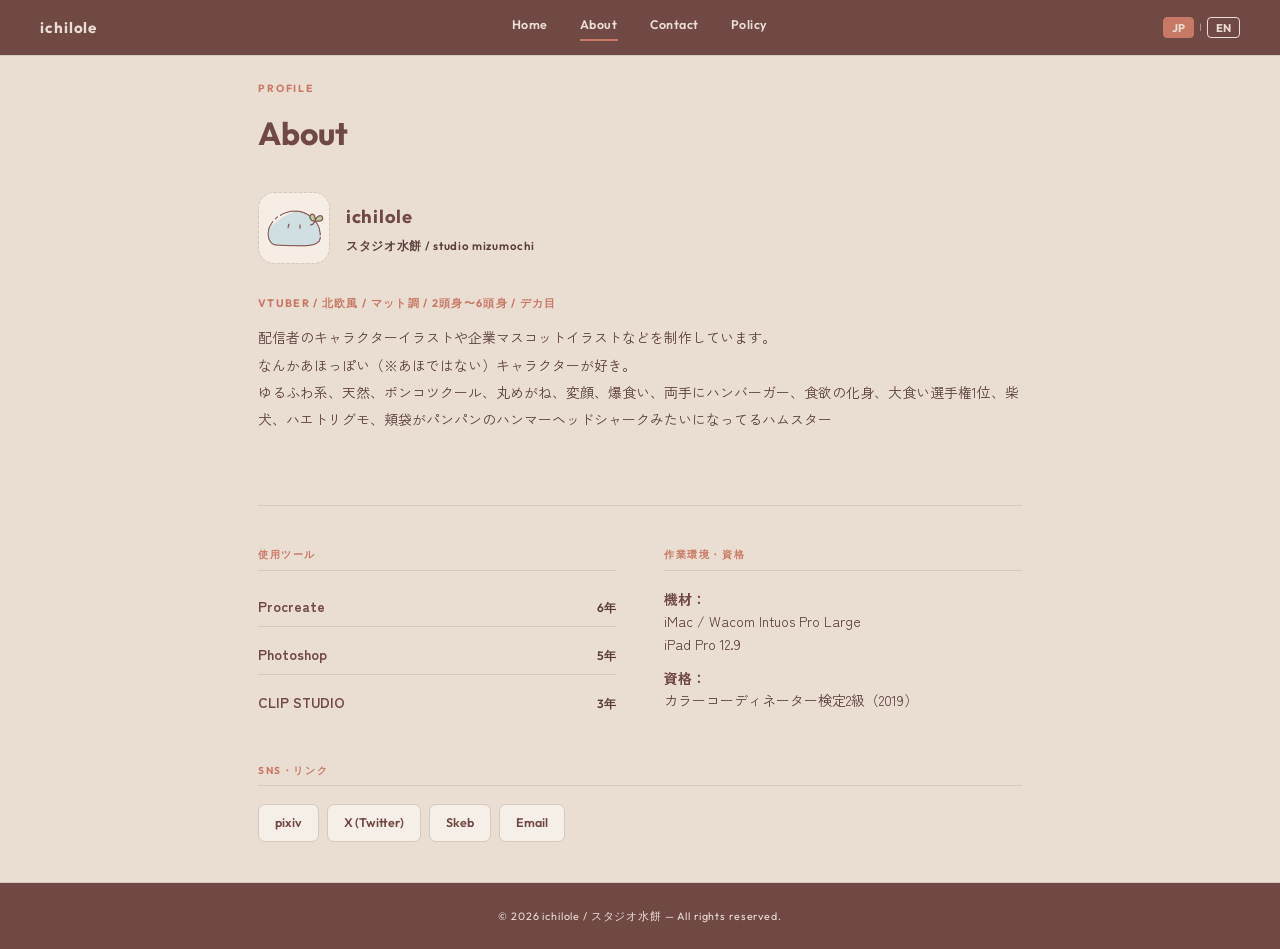
==== about/index.html @ 7da5bc68 "最初のセーブ" ====
<!DOCTYPE html>
<html lang="ja">
<head>
<meta charset="UTF-8">
<meta name="viewport" content="width=device-width, initial-scale=1.0">
<meta name="color-scheme" content="only light">
<title>About — ichilole</title>
<meta name="description" content="いちろれ（スタジオ水餅）のプロフィール。VTuber・配信者キャラクター、企業マスコットなどのイラスト制作を承っております。">
<link rel="icon" href="../images/favicon.ico">
<link rel="preconnect" href="https://fonts.googleapis.com">
<link href="https://fonts.googleapis.com/css2?family=Outfit:wght@400;600;700&family=Zen+Kaku+Gothic+New:wght@400;700&display=swap" rel="stylesheet">
<link rel="stylesheet" href="/style.css">
<style>
*, *::before, *::after { margin: 0; padding: 0; box-sizing: border-box; }
body {
  font-family: 'Zen Kaku Gothic New', sans-serif;
  background: var(--bg2); color: var(--brown);
  min-height: 100vh; line-height: 1.7;
}

/* ============================================================
  ナビゲーション
============================================================ */
nav {
  position: fixed; top: 0; left: 0; right: 0; z-index: 110;
  background: var(--brown); height: 56px; padding: 0 2.5rem;
  display: flex; align-items: center; justify-content: space-between;
  border-bottom: 1px solid var(--bg3);
}
.nav-logo {
  font-family: 'Outfit', sans-serif; font-size: 0.95rem; font-weight: 700;
  letter-spacing: 0.06em; color: var(--bg2); text-decoration: none;
  transition: color 0.15s;
}
.nav-logo:hover { color: var(--bg2); }
.nav-center {
  display: flex; gap: 2rem;
  position: absolute; left: 50%; transform: translateX(-50%);
}
.nav-center a {
  font-family: 'Outfit', sans-serif; font-size: 0.78rem; font-weight: 600;
  letter-spacing: 0.04em; text-decoration: none; color: var(--bg2);
  padding-bottom: 3px; border-bottom: 2px solid transparent;
  transition: color 0.15s, border-color 0.15s;
}
.nav-center a:hover { color: var(--main); }
.nav-center a.active { color: var(--bg2); border-bottom-color: var(--main); }
.nav-lang { display: flex; gap: 0.3rem; align-items: center; }
.lang-btn {
  font-family: 'Outfit', sans-serif; font-size: 0.7rem; font-weight: 700;
  background: none; border: 1.5px solid var(--bg2); cursor: pointer;
  color: var(--bg2); padding: 0.18rem 0.5rem; border-radius: 4px;
  transition: background 0.15s, color 0.15s, border-color 0.15s;
}
.lang-btn.active { background: var(--main); color: var(--bg2); border-color: var(--main); }
.lang-sep { font-size: 0.6rem; color: var(--bg2); }

.nav-burger {
  display: none; flex-direction: column; justify-content: center;
  width: 36px; height: 36px;
  background: none; border: none; cursor: pointer;
  padding: 0; position: relative; z-index: 110;
}
.nav-burger span {
  display: block; width: 22px; height: 1.5px;
  background: var(--bg2); border-radius: 2px;
  position: absolute; left: 50%; transform: translateX(-50%);
  transition: transform 0.25s, opacity 0.25s;
  transform-origin: center;
}
.nav-burger span:nth-child(1) { top: 50%; margin-top: -6px; }
.nav-burger span:nth-child(2) { top: 50%; margin-top: -0.75px; }
.nav-burger span:nth-child(3) { top: 50%; margin-top: 5px; }
.nav-burger.open span:nth-child(1) { transform: translateX(-50%) translateY(6px) rotate(45deg); }
.nav-burger.open span:nth-child(2) { opacity: 0; transform: translateX(-50%) scaleX(0); }
.nav-burger.open span:nth-child(3) { transform: translateX(-50%) translateY(-6px) rotate(-45deg); }

/* モバイルメニューオーバーレイ */
.nav-mobile-overlay {
  position: fixed; inset: 0; z-index: 105;
  background: rgba(234, 222, 211, 0.96);
  display: flex; flex-direction: column;
  align-items: center; justify-content: center; gap: 2.5rem;
  opacity: 0;
  visibility: hidden;
  pointer-events: none;
  transition: opacity 0.25s, visibility 0.25s;
}
.nav-mobile-overlay.open {
  opacity: 1;
  visibility: visible;
  pointer-events: auto;
}
.nav-mobile-overlay a {
  font-family: 'Outfit', sans-serif; font-size: 1.3rem; font-weight: 700;
  letter-spacing: 0.08em; text-decoration: none; color: var(--brown2);
  padding-bottom: 4px; border-bottom: 2px solid transparent;
  transition: color 0.15s, border-color 0.15s;
}
.nav-mobile-overlay a:hover { color: var(--main); }
.nav-mobile-overlay a.active {
  color: var(--brown); border-bottom-color: var(--main);
}
.nav-mobile-lang {
  display: flex; gap: 0.5rem; align-items: center; margin-top: 0.5rem;
}
.nav-mobile-lang .lang-btn { color: var(--brown2); border-color: var(--bg3); }
.nav-mobile-lang .lang-btn.active { background: var(--main); color: var(--bg2); border-color: var(--main); }

@media (max-width: 640px) {
  nav { padding: 0 1.25rem; }
  .nav-center { display: none; }
  .nav-lang { display: none; }
  .nav-burger { display: flex; }
  .outer { padding: 4.5rem 1.25rem 3rem; }
  .about-grid { grid-template-columns: 1fr; gap: 1.8rem; }
}

/* ============================================================
  メインコンテンツ
============================================================ */
.outer {
  max-width: 860px; margin: 0 auto;
  padding: 5rem 3rem 2.5rem;
}

.sec-eyebrow {
  font-family: 'Outfit', sans-serif; font-size: 0.65rem; font-weight: 700;
  letter-spacing: 0.18em; text-transform: uppercase;
  color: var(--main); margin-bottom: 0.5rem;
}
.sec-title {
  font-family: 'Outfit', sans-serif; font-size: 2rem; font-weight: 700;
  color: var(--brown); margin-bottom: 2rem;
}

/* ============================================================
  プロフィールヘッダー
============================================================ */
.profile-header {
  padding-bottom: 2.5rem;
  border-bottom: 1px solid var(--bg3);
  margin-bottom: 2.5rem;
}

/* アイコン＋名前の横並びブロック */
.profile-name-block {
  display: flex;
  align-items: center;
  gap: 1rem;
  margin-bottom: 1.8rem;
}

/*
  ▼▼▼ SNSアイコン枠 ▼▼▼
  .icon-placeholder をまるごと削除して
    <img src="../images/icon.png" alt="ichilole アイコン">
  を入れてください。推奨サイズ：400×400px 以上（正方形）
*/
.profile-icon {
  width: 72px; height: 72px;
  border-radius: 16px;
  overflow: hidden;
  flex-shrink: 0;
  background: var(--bg2);
  border: 1.5px dashed var(--bg3);
  display: flex; align-items: center; justify-content: center;
}
.profile-icon img {
  width: 100%; height: 100%; object-fit: cover; display: block;
}
.icon-placeholder svg {
  width: 24px; height: 24px; fill: none;
  stroke: var(--pink-l); stroke-width: 1.5;
}

.profile-name {
  font-family: 'Outfit', sans-serif; font-size: 1.15rem; font-weight: 700;
  color: var(--brown); letter-spacing: 0.04em;
  margin-bottom: 0.2rem;
}
.profile-name-sub {
  font-family: 'Outfit', sans-serif; font-size: 0.72rem; font-weight: 600;
  color: var(--brown2); letter-spacing: 0.06em;
}

.about-catch {
  font-size: 0.87rem; color: var(--brown2);
  line-height: 1.95;
  margin-bottom: 2rem;
}
.about-catch strong {
  display: block;
  font-family: 'Outfit', sans-serif;
  font-size: 0.68rem; font-weight: 700;
  letter-spacing: 0.12em; text-transform: uppercase;
  color: var(--main);
  margin-bottom: 0.65rem;
}

/* ============================================================
  グリッドレイアウト（ツール・環境）
============================================================ */
.about-grid {
  display: grid; grid-template-columns: 1fr 1fr;
  gap: 3rem; margin-bottom: 2.5rem;
}
.about-block-title {
  font-family: 'Outfit', sans-serif; font-size: 0.63rem; font-weight: 700;
  letter-spacing: 0.16em; text-transform: uppercase;
  color: var(--main); margin-bottom: 1.1rem;
  padding-bottom: 0.4rem; border-bottom: 1px solid var(--bg3);
}

/* ============================================================
  ツールリスト（文字のみ）
============================================================ */
.tool-list { display: flex; flex-direction: column; gap: 0.55rem; }
.tool-item {
  display: flex; align-items: baseline;
  justify-content: space-between;
  padding: 0.45rem 0;
  border-bottom: 1px solid var(--bg3);
}
.tool-item:last-child { border-bottom: none; }
.tool-name { font-size: 0.87rem; font-weight: 700; color: var(--brown); }
.tool-years {
  font-family: 'Outfit', sans-serif; font-size: 0.75rem;
  font-weight: 600; color: var(--brown2);
}

/* ============================================================
  環境・資格
============================================================ */
.env-list { display: flex; flex-direction: column; gap: 0.75rem; }
.env-item { font-size: 0.87rem; color: var(--brown2); line-height: 1.6; }
.env-item strong { color: var(--brown); font-weight: 700; }

/* ============================================================
  SNSリンク（文字リンク）
============================================================ */
.sns-section { margin-bottom: 0; }
.sns-list { display: flex; flex-wrap: wrap; gap: 0.5rem; }
.sns-link {
  font-family: 'Outfit', sans-serif; font-size: 0.78rem; font-weight: 600;
  color: var(--brown); text-decoration: none;
  padding: 0.45rem 1rem;
  border: 1.5px solid var(--bg3); border-radius: 7px;
  background: var(--bg);
  transition: border-color 0.15s, color 0.15s, background 0.15s;
}
.sns-link:hover {
  border-color: var(--main); color: var(--main); background: var(--bg);
}

/* ============================================================
  フッター
============================================================ */
footer {
  text-align: center; padding: 1.5rem;
  background: var(--brown);
  border-top: 1px solid var(--bg3);
  font-family: 'Outfit', sans-serif;
  font-size: 0.67rem; letter-spacing: 0.08em; color: var(--bg2);
}
</style>
</head>
<body>

<nav>
  <a class="nav-logo" href="/">ichilole</a>
  <div class="nav-center">
    <a href="/">Home</a>
    <a class="active" href="/about/">About</a>
    <a href="/contact/">Contact</a>
    <a href="/policy/">Policy</a>
  </div>
  <div class="nav-lang">
    <button class="lang-btn active" id="btn-ja" onclick="setLang('ja')">JP</button>
    <span class="lang-sep">|</span>
    <button class="lang-btn"        id="btn-en" onclick="setLang('en')">EN</button>
  </div>
  <button class="nav-burger" id="navBurger" aria-label="メニューを開く" onclick="toggleMenu()">
    <span></span><span></span><span></span>
  </button>
</nav>

<div class="nav-mobile-overlay" id="navOverlay">
  <a href="/" onclick="toggleMenu()">Home</a>
  <a class="active" href="/about/" onclick="toggleMenu()">About</a>
  <a href="/contact/" onclick="toggleMenu()">Contact</a>
  <a href="/policy/" onclick="toggleMenu()">Policy</a>
  <div class="nav-mobile-lang">
    <button class="lang-btn" id="mob-btn-ja" onclick="setLang('ja'); toggleMenu()">JP</button>
    <span class="lang-sep">|</span>
    <button class="lang-btn" id="mob-btn-en" onclick="setLang('en'); toggleMenu()">EN</button>
  </div>
</div>

<div class="outer">
  <div class="sec-eyebrow">Profile</div>
  <div class="sec-title">About</div>

  <!-- プロフィールヘッダー -->
  <div class="profile-header">
    <div class="profile-text">

      <!-- アイコン＋名前ブロック -->
      <div class="profile-name-block">

        <!-- ============================================================
          ▼▼▼ SNSアイコン画像の差し替え方 ▼▼▼

          <div class="icon-placeholder">〜</div> をまるごと削除して
          代わりに下記を入れてください：

            <img src="../images/icon.png" alt="ichilole アイコン">

          推奨サイズ：400×400px 以上（正方形）
        ============================================================ -->
        <div class="profile-icon">
          <img src="/images/abouticon.png" alt="ichilole アイコン">
        </div>

        <!-- 名前テキスト -->
        <div>
          <div class="profile-name">ichilole</div>
          <div class="profile-name-sub">スタジオ水餅 / studio mizumochi</div>
        </div>
      </div>

      <!-- キャッチコピー -->
      <div class="about-catch" id="aboutCatch"></div>
    </div>
  </div>

  <!-- ツール・環境グリッド -->
  <div class="about-grid">
    <!-- 使用ツール -->
    <div>
      <div class="about-block-title" id="toolsLabel">使用ツール</div>
      <div class="tool-list">
        <!--
          ▼▼▼ ツール・経験年数を変更する場合 ▼▼▼
          tool-name と tool-years のテキストを書き換えてください
        -->
        <div class="tool-item">
          <span class="tool-name">Procreate</span>
          <span class="tool-years" id="proc-yr">6年</span>
        </div>
        <div class="tool-item">
          <span class="tool-name">Photoshop</span>
          <span class="tool-years" id="ps-yr">5年</span>
        </div>
        <div class="tool-item">
          <span class="tool-name">CLIP STUDIO</span>
          <span class="tool-years" id="csp-yr">3年</span>
        </div>
      </div>
    </div>

    <!-- 作業環境・資格 -->
    <div>
      <div class="about-block-title" id="envLabel">作業環境・資格</div>
      <div class="env-list">
        <div class="env-item">
          <strong id="deviceLabel">機材：</strong><br>iMac / Wacom Intuos Pro Large<br>iPad Pro 12.9
        </div>
        <div class="env-item">
          <strong id="qualLabel">資格：</strong><br>
          <span id="qualText">カラーコーディネーター検定2級（2019）</span>
        </div>
      </div>
    </div>
  </div>

  <!-- SNSリンク -->
  <div class="sns-section">
    <div class="about-block-title" id="snsLabel">SNS・リンク</div>
    <div class="sns-list" id="snsList"></div>
  </div>
</div>

<footer>
  <div>© <span id="year"></span> ichilole / スタジオ水餅 — All rights reserved.</div>
</footer>

<script>
/* ----------------------------------------------------------
  ▼▼▼ SNSリンクの設定 ▼▼▼
  href にURLを入れてください
---------------------------------------------------------- */
const SNS_LINKS = [
  { label_ja: 'pixiv',       label_en: 'pixiv',       href: 'https://pixiv.me/ichilolule' },
  { label_ja: 'X (Twitter)', label_en: 'X (Twitter)', href: 'https://x.com/ichilolule' },
  { label_ja: 'Skeb',        label_en: 'Skeb',        href: 'https://skeb.jp/@ichilolule' },
  { label_ja: 'Email',       label_en: 'Email',       href: 'mailto:' + 'info' + '@' + 'ichilole.com' },
];

/* ----------------------------------------------------------
  言語テキスト定義
  ▼▼▼ テキストを変更したい場合はここを編集してください ▼▼▼
---------------------------------------------------------- */
const LANG = {
  ja: {
    aboutCatch:
      '<strong>VTuber / 北欧風 / マット調 / 2頭身〜6頭身 / デカ目</strong>' +
      '配信者のキャラクターイラストや企業マスコットイラストなどを制作しています。<br>' +
      'なんかあほっぽい（※あほではない）キャラクターが好き。<br>' +
      'ゆるふわ系、天然、ポンコツクール、丸めがね、変顔、爆食い、両手にハンバーガー、食欲の化身、大食い選手権1位、柴犬、ハエトリグモ、頬袋がパンパンのハンマーヘッドシャークみたいになってるハムスター',
    toolsLabel:   '使用ツール',
    envLabel:     '作業環境・資格',
    snsLabel:     'SNS・リンク',
    deviceLabel:  '機材：',
    qualLabel:    '資格：',
    qualText:     'カラーコーディネーター検定2級（2019）',
    procYr: '6年', psYr: '5年', cspYr: '3年',
  },
  en: {
    aboutCatch:
      '<strong>VTuber / Nordic / Matte / 2–6 heads tall / Big anime eyes</strong>' +
      'Creating character illustrations for streamers and corporate mascots.<br>' +
      'Rather than realism, I focus on capturing a sense of life through expressions and scenarios.<br>' +
      'soft and fluffy types, airheads, cool-looking disasters, round glasses, silly faces, shiba inu, excessive eating, hamburgers in both hands, the physical embodiment of appetite, first place in competitive eating contests, hamsters with cheeks so full they start looking like hammerhead sharks',
    toolsLabel:   'Tools',
    envLabel:     'Setup & Credentials',
    snsLabel:     'Links',
    deviceLabel:  'Device: ',
    qualLabel:    'Qualification: ',
    qualText:     'Color Coordinator Exam Level 2 (2019)',
    procYr: '6 yr', psYr: '5 yr', cspYr: '3 yr',
  },
};

/* ----------------------------------------------------------
  言語切り替え
---------------------------------------------------------- */
function setLang(lang) {
  localStorage.setItem('lang', lang);
  const t = LANG[lang];

  document.getElementById('btn-ja').classList.toggle('active', lang === 'ja');
  document.getElementById('btn-en').classList.toggle('active', lang === 'en');
  const mobJa = document.getElementById('mob-btn-ja');
  const mobEn = document.getElementById('mob-btn-en');
  if (mobJa) mobJa.classList.toggle('active', lang === 'ja');
  if (mobEn) mobEn.classList.toggle('active', lang === 'en');

  document.getElementById('aboutCatch').innerHTML          = t.aboutCatch;
  document.getElementById('toolsLabel').textContent        = t.toolsLabel;
  document.getElementById('envLabel').textContent          = t.envLabel;
  document.getElementById('snsLabel').textContent          = t.snsLabel;
  document.getElementById('deviceLabel').textContent       = t.deviceLabel;
  document.getElementById('qualLabel').textContent         = t.qualLabel;
  document.getElementById('qualText').textContent          = t.qualText;
  document.getElementById('proc-yr').textContent           = t.procYr;
  document.getElementById('ps-yr').textContent             = t.psYr;
  document.getElementById('csp-yr').textContent            = t.cspYr;

  renderSns(lang);
}

/* ----------------------------------------------------------
  SNSリンク描画
---------------------------------------------------------- */
function renderSns(lang) {
  const list = document.getElementById('snsList');
  if (list) {
    list.innerHTML = SNS_LINKS.map(s =>
      `<a class="sns-link" href="${s.href}" target="_blank" rel="noopener">${s['label_' + lang]}</a>`
    ).join('');
  }
}

/* 初期化 */
setLang(localStorage.getItem('lang') || 'ja');

function toggleMenu() {
  document.getElementById('navBurger').classList.toggle('open');
  document.getElementById('navOverlay').classList.toggle('open');
  document.body.style.overflow =
    document.getElementById('navOverlay').classList.contains('open') ? 'hidden' : '';
}

document.getElementById('navOverlay').addEventListener('click', function(e) {
  if (e.target === this) toggleMenu();
});
document.getElementById('year').textContent = new Date().getFullYear();
</script>
</body>
</html>
---- style.css ----
:root {
  --bg:      #F6EFE8;   /* カード背景・区切り（ベージュ明） */
  --bg2:     #EADED3;   /* ページ背景（ベージュ中） */
  --bg3:     #D4C9BC;   /* ボーダー・点線（ベージュ暗） */
  --brown:   #714944;   /* ナビ・フッター背景、見出し */
  --brown2:  #5C3F3B;   /* 本文・サブテキスト */
  --main:    #c87965;   /* 強調・リンク・ボタン（オレンジ） */
  --main-d:  #A86858;   /* オレンジホバー */
  --pink-l:  #ede2de;   /* くすみピンク（アイコン背景・タグ） */
  --blue-l:  #e4e6e5;   /* くすみブルー（アイコン背景・タグ） */
}
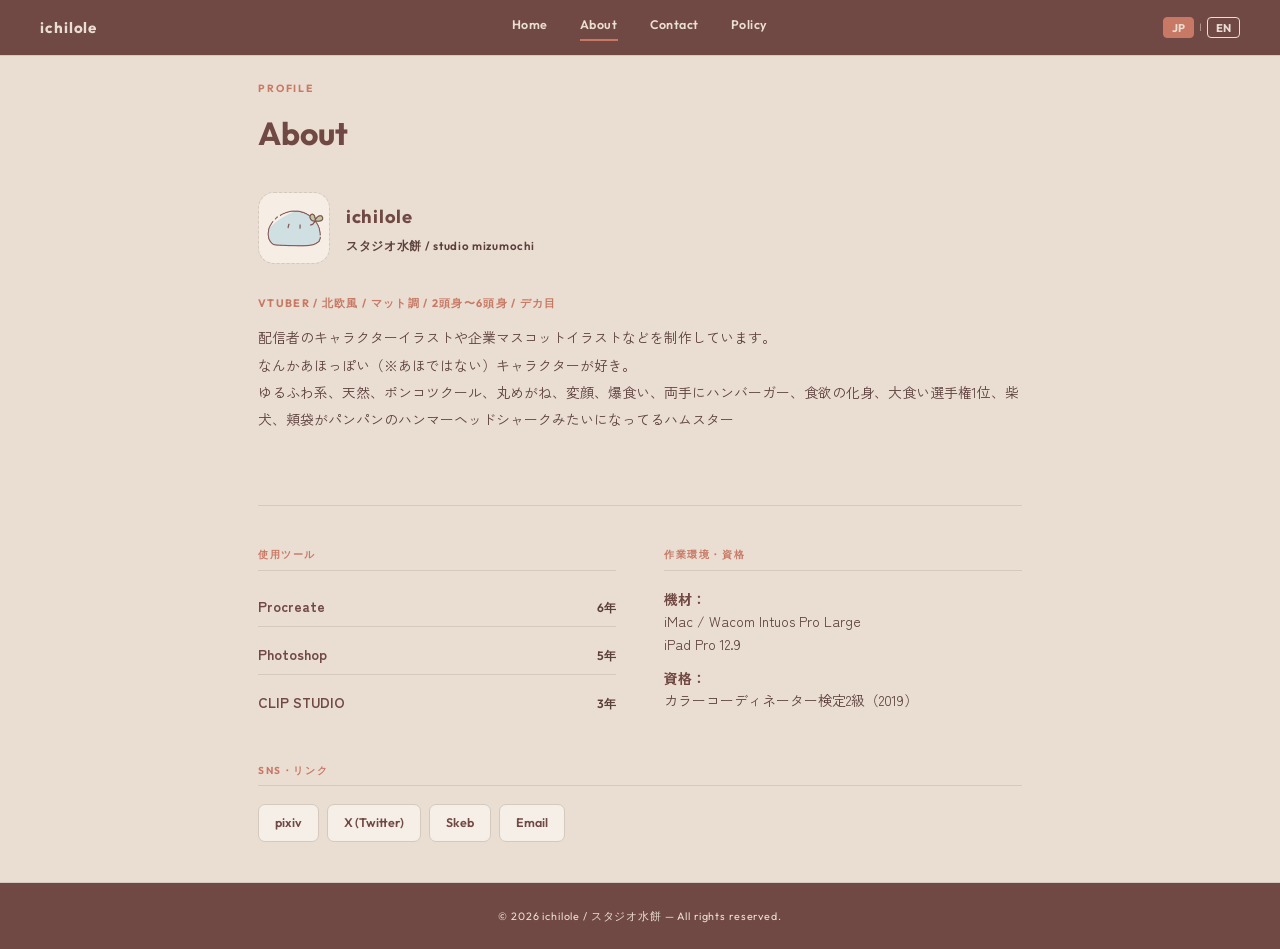
==== commit 8a33c7ba: "Commit updated index.html files for about and policy pages" ====
--- a/about/index.html
+++ b/about/index.html
@@ -407,7 +407,7 @@
       '<strong>VTuber / 北欧風 / マット調 / 2頭身〜6頭身 / デカ目</strong>' +
       '配信者のキャラクターイラストや企業マスコットイラストなどを制作しています。<br>' +
       'なんかあほっぽい（※あほではない）キャラクターが好き。<br>' +
-      'ゆるふわ系、天然、ポンコツクール、丸めがね、変顔、爆食い、両手にハンバーガー、食欲の化身、大食い選手権1位、柴犬、ハエトリグモ、頬袋がパンパンのハンマーヘッドシャークみたいになってるハムスター',
+      'ゆるふわ系、天然、ポンコツクール、丸めがね、変顔、爆食い、両手にハンバーガー、食欲の化身、大食い選手権1位、柴犬、頬袋がパンパンのハンマーヘッドシャークみたいになってるハムスター',
     toolsLabel:   '使用ツール',
     envLabel:     '作業環境・資格',
     snsLabel:     'SNS・リンク',
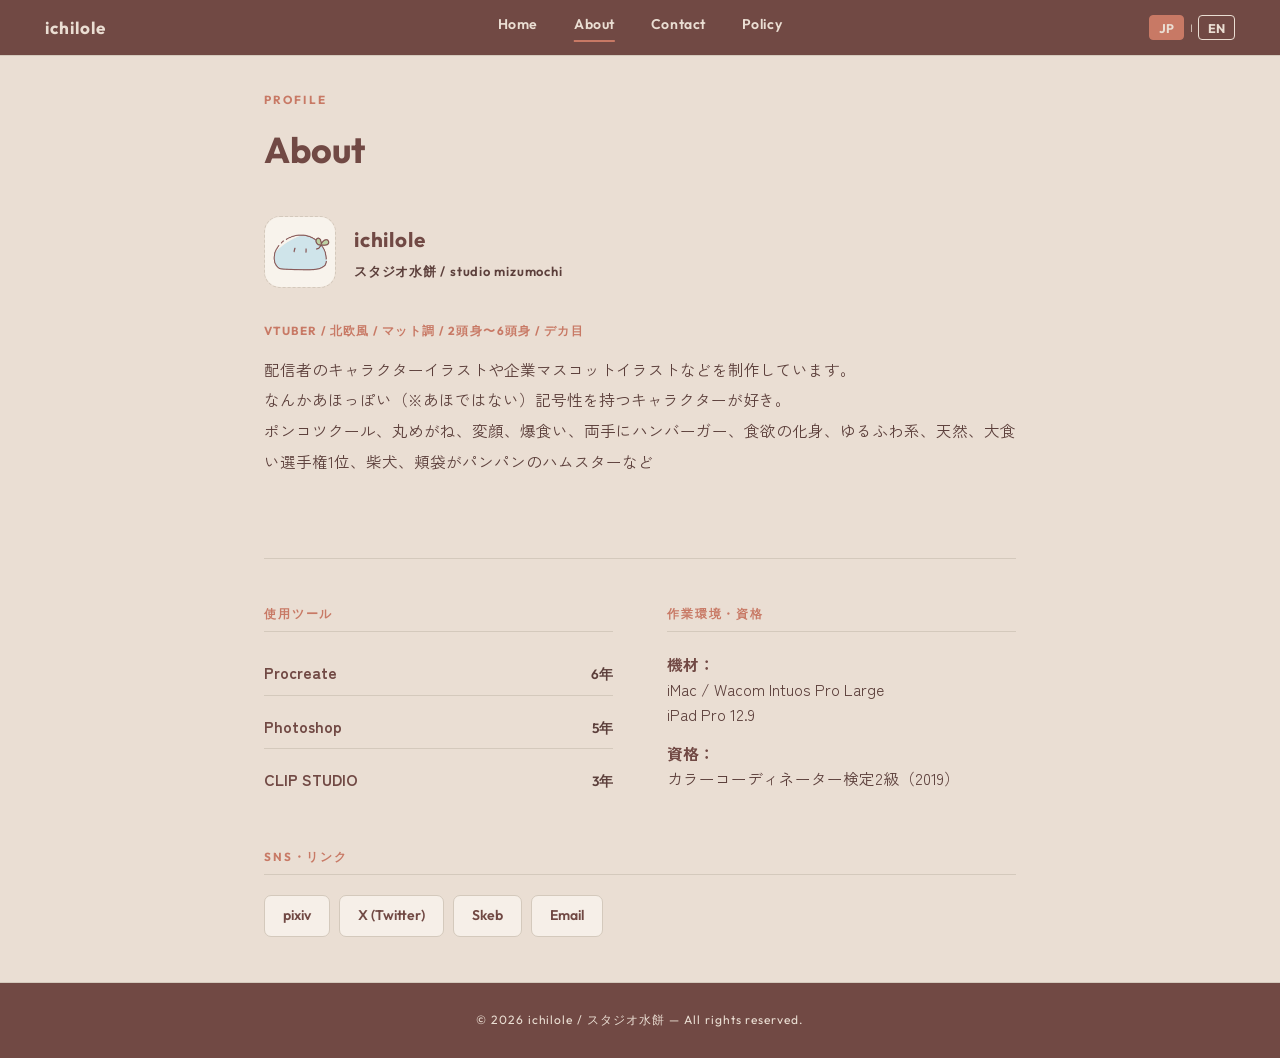
==== commit a368b3da: "完成稿" ====
--- a/about/index.html
+++ b/about/index.html
@@ -6,7 +6,10 @@
 <meta name="color-scheme" content="only light">
 <title>About — ichilole</title>
 <meta name="description" content="いちろれ（スタジオ水餅）のプロフィール。VTuber・配信者キャラクター、企業マスコットなどのイラスト制作を承っております。">
-<link rel="icon" href="../images/favicon.ico">
+<link rel="apple-touch-icon" sizes="180x180" href="/images/favicon/apple-touch-icon.png">
+<link rel="icon" type="image/png" sizes="32x32" href="/images/favicon/favicon-32x32.png">
+<link rel="icon" type="image/png" sizes="16x16" href="/images/favicon/favicon-16x16.png">
+<link rel="manifest" href="/images/favicon/site.webmanifest">
 <link rel="preconnect" href="https://fonts.googleapis.com">
 <link href="https://fonts.googleapis.com/css2?family=Outfit:wght@400;600;700&family=Zen+Kaku+Gothic+New:wght@400;700&display=swap" rel="stylesheet">
 <link rel="stylesheet" href="/style.css">
@@ -101,16 +104,12 @@
 .nav-mobile-overlay a.active {
   color: var(--brown); border-bottom-color: var(--main);
 }
-.nav-mobile-lang {
-  display: flex; gap: 0.5rem; align-items: center; margin-top: 0.5rem;
-}
-.nav-mobile-lang .lang-btn { color: var(--brown2); border-color: var(--bg3); }
-.nav-mobile-lang .lang-btn.active { background: var(--main); color: var(--bg2); border-color: var(--main); }
 
 @media (max-width: 640px) {
   nav { padding: 0 1.25rem; }
   .nav-center { display: none; }
-  .nav-lang { display: none; }
+  /* JP/EN ボタンはモバイルでも表示し、ハンバーガーの左に配置 */
+  .nav-lang { margin-left: auto; margin-right: 0.6rem; }
   .nav-burger { display: flex; }
   .outer { padding: 4.5rem 1.25rem 3rem; }
   .about-grid { grid-template-columns: 1fr; gap: 1.8rem; }
@@ -192,7 +191,7 @@
 .about-catch strong {
   display: block;
   font-family: 'Outfit', sans-serif;
-  font-size: 0.68rem; font-weight: 700;
+  font-size: 0.65rem; font-weight: 700;
   letter-spacing: 0.12em; text-transform: uppercase;
   color: var(--main);
   margin-bottom: 0.65rem;
@@ -206,7 +205,7 @@
   gap: 3rem; margin-bottom: 2.5rem;
 }
 .about-block-title {
-  font-family: 'Outfit', sans-serif; font-size: 0.63rem; font-weight: 700;
+  font-family: 'Outfit', sans-serif; font-size: 0.65rem; font-weight: 700;
   letter-spacing: 0.16em; text-transform: uppercase;
   color: var(--main); margin-bottom: 1.1rem;
   padding-bottom: 0.4rem; border-bottom: 1px solid var(--bg3);
@@ -290,11 +289,6 @@
   <a class="active" href="/about/" onclick="toggleMenu()">About</a>
   <a href="/contact/" onclick="toggleMenu()">Contact</a>
   <a href="/policy/" onclick="toggleMenu()">Policy</a>
-  <div class="nav-mobile-lang">
-    <button class="lang-btn" id="mob-btn-ja" onclick="setLang('ja'); toggleMenu()">JP</button>
-    <span class="lang-sep">|</span>
-    <button class="lang-btn" id="mob-btn-en" onclick="setLang('en'); toggleMenu()">EN</button>
-  </div>
 </div>
 
 <div class="outer">
@@ -406,8 +400,8 @@
     aboutCatch:
       '<strong>VTuber / 北欧風 / マット調 / 2頭身〜6頭身 / デカ目</strong>' +
       '配信者のキャラクターイラストや企業マスコットイラストなどを制作しています。<br>' +
-      'なんかあほっぽい（※あほではない）キャラクターが好き。<br>' +
-      'ゆるふわ系、天然、ポンコツクール、丸めがね、変顔、爆食い、両手にハンバーガー、食欲の化身、大食い選手権1位、柴犬、頬袋がパンパンのハンマーヘッドシャークみたいになってるハムスター',
+      'なんかあほっぽい（※あほではない）記号性を持つキャラクターが好き。<br>' +
+      'ポンコツクール、丸めがね、変顔、爆食い、両手にハンバーガー、食欲の化身、ゆるふわ系、天然、大食い選手権1位、柴犬、頬袋がパンパンのハムスターなど',
     toolsLabel:   '使用ツール',
     envLabel:     '作業環境・資格',
     snsLabel:     'SNS・リンク',
@@ -441,10 +435,6 @@
 
   document.getElementById('btn-ja').classList.toggle('active', lang === 'ja');
   document.getElementById('btn-en').classList.toggle('active', lang === 'en');
-  const mobJa = document.getElementById('mob-btn-ja');
-  const mobEn = document.getElementById('mob-btn-en');
-  if (mobJa) mobJa.classList.toggle('active', lang === 'ja');
-  if (mobEn) mobEn.classList.toggle('active', lang === 'en');
 
   document.getElementById('aboutCatch').innerHTML          = t.aboutCatch;
   document.getElementById('toolsLabel').textContent        = t.toolsLabel;
--- a/style.css
+++ b/style.css
@@ -1,3 +1,7 @@
+html {
+  font-size: 112.5%; /* 18px base — rem値を全体的にスケールアップ */
+}
+
 :root {
   --bg:      #F6EFE8;   /* カード背景・区切り（ベージュ明） */
   --bg2:     #EADED3;   /* ページ背景（ベージュ中） */
@@ -8,4 +12,60 @@
   --main-d:  #A86858;   /* オレンジホバー */
   --pink-l:  #ede2de;   /* くすみピンク（アイコン背景・タグ） */
   --blue-l:  #e4e6e5;   /* くすみブルー（アイコン背景・タグ） */
+
+  /* 大正ロマンカラーパレット */
+  --ivory:   #F3E8D7;
+  --olive:   #7B8064;
+  --olive-l: #97A08A;
+  --teal:    #6F8B83;
+  --gold:    #C5A46D;
+  --grape:   #6D4C57;
+  --gray:    #8A817C;
+  --sakura:  #D8C6C0;
+  --indigo:  #5F6C77;
+
+
+  /*チョコミント派閥*/
+   /* ベース */
+  --mint-cream:   #e2ebe6;
+  --milk:         #f7f3ee;
+  --vanilla:      #efe3d3;
+  --cookie:       #d8c3b1;
+
+  /* ブラウン */
+  --cocoa:        #714944;
+  --bitter:       #5c3f3b;
+  --mocha:        #8a655c;
+  --coffee:       #4a342f;
+
+  /* ミント〜緑 */
+  --mint:         #bfd8cc;
+  --mint-dark:    #8ca89b;
+  --sage:         #a8b2a1;
+  --olive-milk:   #b7b59f;
+  --pistachio:    #cad8b6;
+
+  /* ブルー系 */
+  --ice-blue:     #d8e5e8;
+  --smoke-blue:   #9aa9b2;
+  --dusty-teal:   #6f8b83;
+
+  /* ピンク系 */
+  --strawberry:   #d8b7b0;
+  --rose-milk:    #ead7d2;
+  --mauve:        #9b7f88;
+
+  /* 黄色〜オレンジ */
+  --honey:        #d6b47a;
+  --caramel:      #b9875b;
+  --apricot:      #d9aa8f;
+
+  /* 赤紫 */
+  --berry:        #7c5a63;
+  --plum:         #5f4754;
+
+  /* グレー */
+  --fog:          #c7c2bc;
+  --stone:        #8b8681;
+  --charcoal:     #5e5a57;
 }
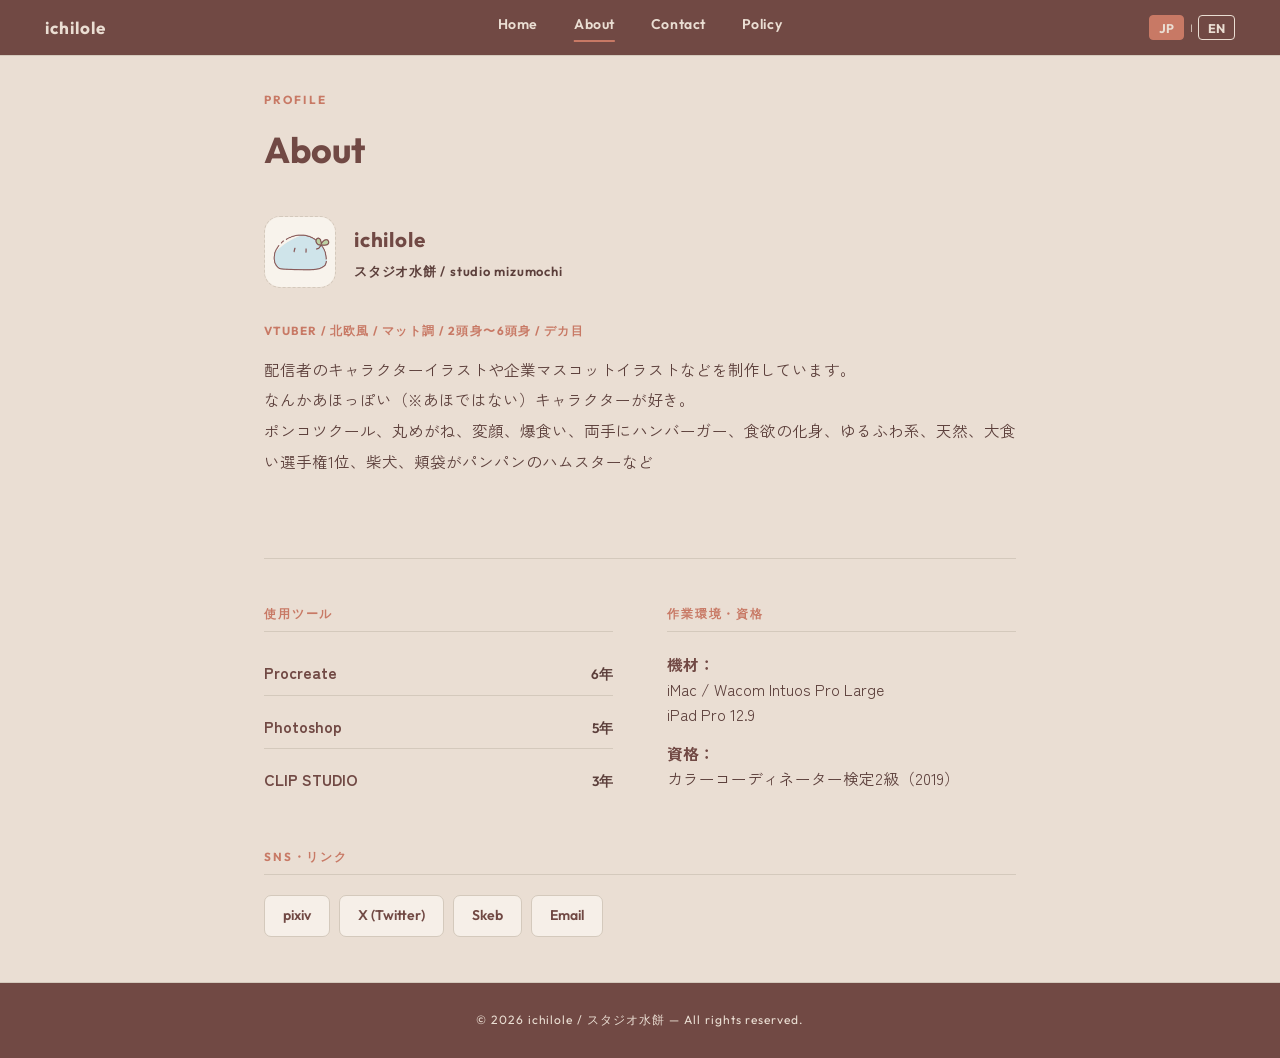
==== commit f37c0568: "色調補正 Co-Authored-By: Claude Sonnet 4.6 <noreply@anthropic.com>" ====
--- a/about/index.html
+++ b/about/index.html
@@ -6,6 +6,16 @@
 <meta name="color-scheme" content="only light">
 <title>About — ichilole</title>
 <meta name="description" content="いちろれ（スタジオ水餅）のプロフィール。VTuber・配信者キャラクター、企業マスコットなどのイラスト制作を承っております。">
+<!-- ============================================================
+  OGP（SNSシェア時のカード表示）
+============================================================ -->
+<meta property="og:type"        content="website">
+<meta property="og:title"       content="About — ichilole / studio mizumochi">
+<meta property="og:description" content="いちろれ / スタジオ水餅のプロフィールと制作スタイル">
+<meta property="og:url"         content="https://ichilole.com/about/">
+<meta property="og:image"       content="https://ichilole.com/images/og.webp">
+<meta property="og:image:type"  content="image/webp">
+<meta name="twitter:card"       content="summary_large_image">
 <link rel="apple-touch-icon" sizes="180x180" href="/images/favicon/apple-touch-icon.png">
 <link rel="icon" type="image/png" sizes="32x32" href="/images/favicon/favicon-32x32.png">
 <link rel="icon" type="image/png" sizes="16x16" href="/images/favicon/favicon-16x16.png">
@@ -400,7 +410,7 @@
     aboutCatch:
       '<strong>VTuber / 北欧風 / マット調 / 2頭身〜6頭身 / デカ目</strong>' +
       '配信者のキャラクターイラストや企業マスコットイラストなどを制作しています。<br>' +
-      'なんかあほっぽい（※あほではない）記号性を持つキャラクターが好き。<br>' +
+      'なんかあほっぽい（※あほではない）キャラクターが好き。<br>' +
       'ポンコツクール、丸めがね、変顔、爆食い、両手にハンバーガー、食欲の化身、ゆるふわ系、天然、大食い選手権1位、柴犬、頬袋がパンパンのハムスターなど',
     toolsLabel:   '使用ツール',
     envLabel:     '作業環境・資格',
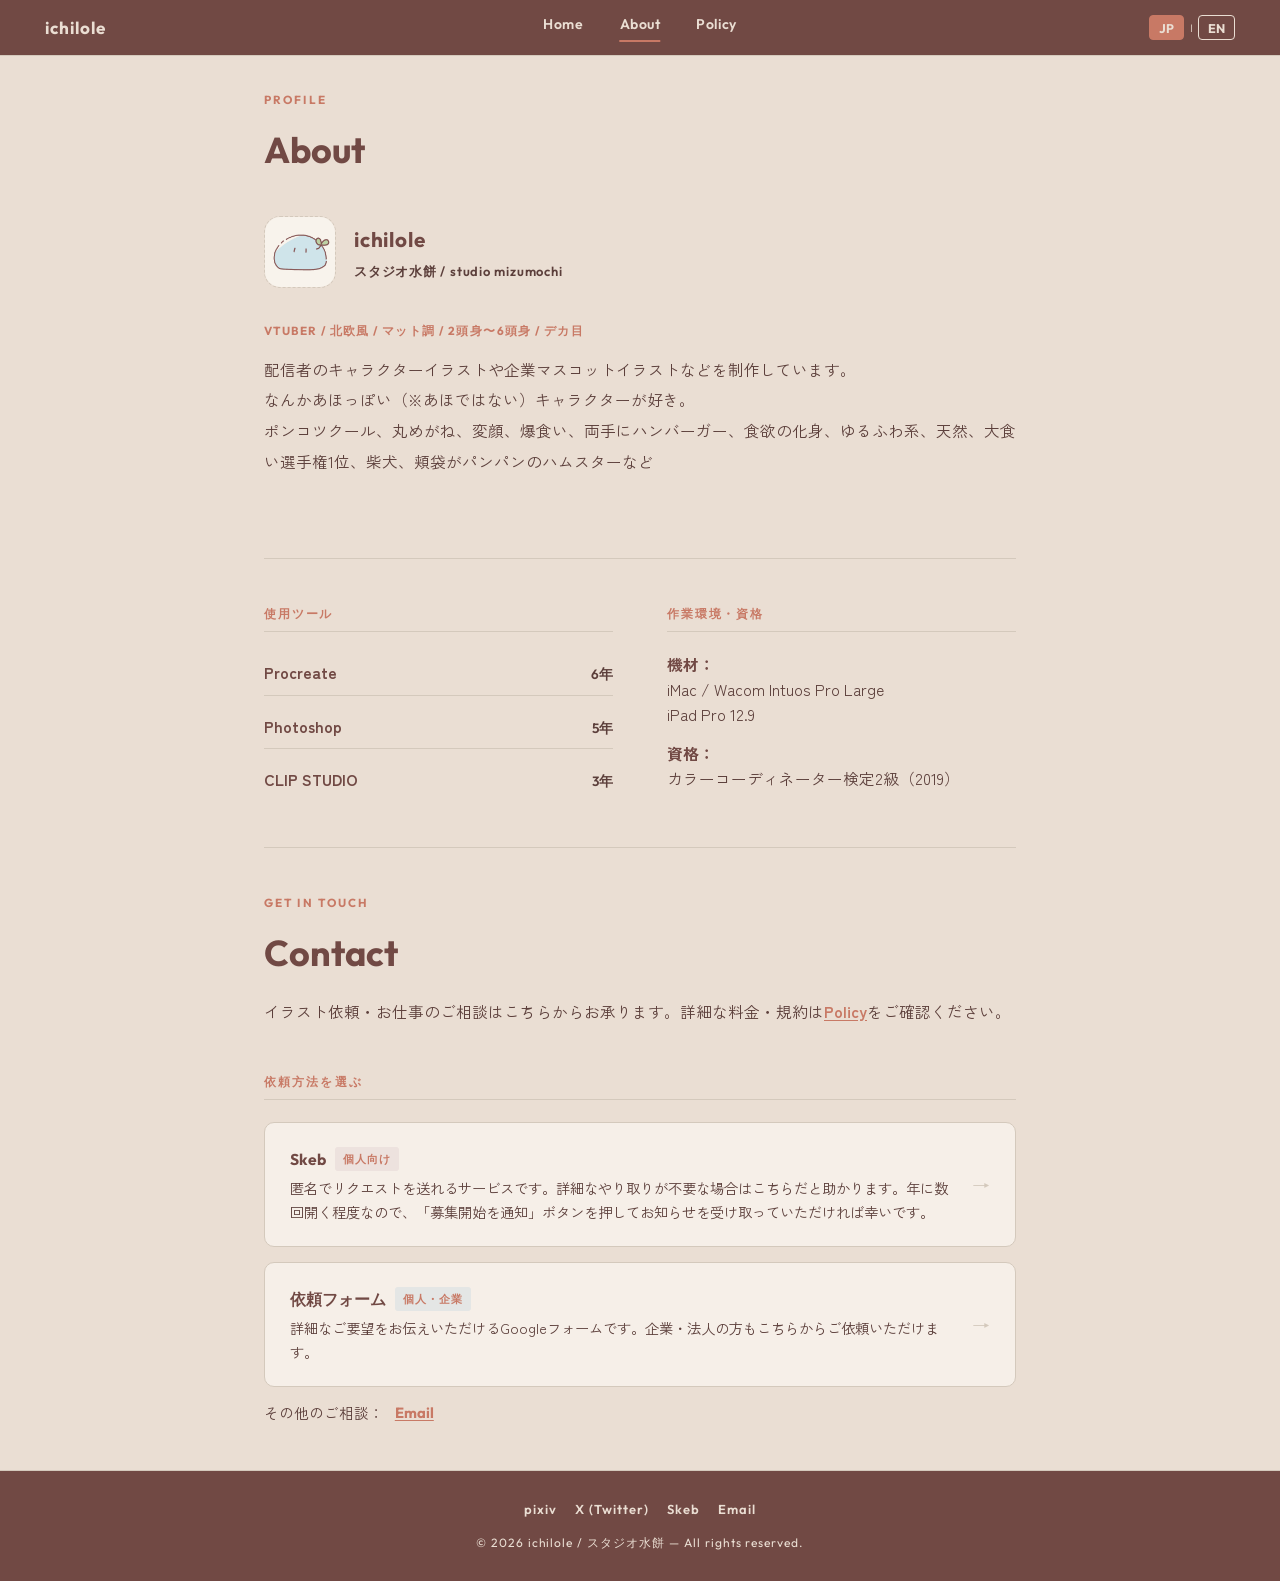
==== commit b45b6745: "Contactページを削除 Co-Authored-By: Claude Sonnet 4.6 <noreply@anthropic.com>" ====
--- a/about/index.html
+++ b/about/index.html
@@ -246,20 +246,85 @@
 .env-item strong { color: var(--brown); font-weight: 700; }
 
 /* ============================================================
-  SNSリンク（文字リンク）
-============================================================ */
-.sns-section { margin-bottom: 0; }
-.sns-list { display: flex; flex-wrap: wrap; gap: 0.5rem; }
-.sns-link {
-  font-family: 'Outfit', sans-serif; font-size: 0.78rem; font-weight: 600;
-  color: var(--brown); text-decoration: none;
-  padding: 0.45rem 1rem;
-  border: 1.5px solid var(--bg3); border-radius: 7px;
-  background: var(--bg);
-  transition: border-color 0.15s, color 0.15s, background 0.15s;
-}
-.sns-link:hover {
-  border-color: var(--main); color: var(--main); background: var(--bg);
+  Contactセクション（区切り）
+============================================================ */
+.contact-section {
+  margin-top: 0;
+  padding-top: 2.5rem;
+  border-top: 1px solid var(--bg3);
+}
+.contact-section .sec-title {
+  margin-bottom: 0.8rem;
+}
+
+.intro {
+  font-size: 0.87rem; color: var(--brown2);
+  line-height: 1.85; margin-bottom: 2.5rem;
+}
+.intro a {
+  color: var(--main); font-weight: 700;
+  text-decoration: underline; text-underline-offset: 2px;
+}
+
+/* 依頼方法カード */
+.method-section-title {
+  font-family: 'Outfit', sans-serif; font-size: 0.65rem; font-weight: 700;
+  letter-spacing: 0.18em; text-transform: uppercase;
+  color: var(--main);
+  padding-bottom: 0.45rem; margin-bottom: 1.2rem;
+  border-bottom: 1px solid var(--bg3);
+}
+.method-cards { display: flex; flex-direction: column; gap: 0.85rem; margin-bottom: 0.75rem; }
+
+.method-card {
+  background: var(--bg); border: 1.5px solid var(--bg3);
+  border-radius: 10px; padding: 1.25rem 1.4rem;
+  display: flex; align-items: flex-start; gap: 1.1rem;
+  text-decoration: none; color: inherit;
+  transition: border-color 0.15s, box-shadow 0.15s, transform 0.12s;
+  cursor: pointer;
+}
+.method-card:hover {
+  border-color: var(--main);
+  box-shadow: 0 2px 12px rgba(197, 124, 108, 0.12);
+  transform: translateY(-1px);
+}
+.method-card-body { flex: 1; min-width: 0; }
+.method-card-name {
+  font-family: 'Outfit', sans-serif; font-size: 0.87rem; font-weight: 700;
+  color: var(--brown); margin-bottom: 0.2rem;
+  display: flex; align-items: center; gap: 0.5rem;
+}
+.method-card-tag {
+  font-family: 'Outfit', sans-serif; font-size: 0.6rem; font-weight: 700;
+  letter-spacing: 0.08em; text-transform: uppercase;
+  background: var(--pink-l); color: var(--main);
+  padding: 0.15rem 0.45rem; border-radius: 3px;
+}
+.method-card.blue .method-card-tag { background: var(--blue-l); color: var(--main); }
+.method-card-desc {
+  font-size: 0.8rem; color: var(--brown2); line-height: 1.65;
+}
+.method-card-arrow {
+  color: var(--bg3); font-size: 1rem; flex-shrink: 0;
+  align-self: center; transition: color 0.15s, transform 0.15s;
+}
+.method-card:hover .method-card-arrow { color: var(--main); transform: translateX(2px); }
+
+/* メールリンク */
+.email-row {
+  display: flex; align-items: center; gap: 0.6rem;
+  font-size: 0.82rem; color: var(--brown2);
+  margin-top: 0.5rem;
+}
+.email-row a {
+  color: var(--main); font-weight: 700;
+  text-decoration: underline; text-underline-offset: 2px;
+  font-family: 'Outfit', sans-serif;
+}
+
+@media (max-width: 640px) {
+  .method-card { padding: 1rem 1.1rem; gap: 0.85rem; }
 }
 
 /* ============================================================
@@ -272,6 +337,15 @@
   font-family: 'Outfit', sans-serif;
   font-size: 0.67rem; letter-spacing: 0.08em; color: var(--bg2);
 }
+.footer-sns {
+  display: flex; justify-content: center;
+  flex-wrap: wrap; gap: 1rem; margin-bottom: 0.7rem;
+}
+.footer-sns a {
+  font-family: 'Outfit', sans-serif; font-size: 0.72rem; font-weight: 600;
+  color: var(--bg2); text-decoration: none; transition: color 0.15s;
+}
+.footer-sns a:hover { color: var(--main); }
 </style>
 </head>
 <body>
@@ -281,7 +355,6 @@
   <div class="nav-center">
     <a href="/">Home</a>
     <a class="active" href="/about/">About</a>
-    <a href="/contact/">Contact</a>
     <a href="/policy/">Policy</a>
   </div>
   <div class="nav-lang">
@@ -297,7 +370,6 @@
 <div class="nav-mobile-overlay" id="navOverlay">
   <a href="/" onclick="toggleMenu()">Home</a>
   <a class="active" href="/about/" onclick="toggleMenu()">About</a>
-  <a href="/contact/" onclick="toggleMenu()">Contact</a>
   <a href="/policy/" onclick="toggleMenu()">Policy</a>
 </div>
 
@@ -378,14 +450,54 @@
     </div>
   </div>
 
-  <!-- SNSリンク -->
-  <div class="sns-section">
-    <div class="about-block-title" id="snsLabel">SNS・リンク</div>
-    <div class="sns-list" id="snsList"></div>
+  <!-- ============================================================
+    Contactセクション（旧 contact/index.html から統合）
+  ============================================================ -->
+  <div class="contact-section">
+    <div class="sec-eyebrow">Get in Touch</div>
+    <h2 class="sec-title" id="contactTitle">Contact</h2>
+    <p class="intro" id="introText"></p>
+
+    <!-- 依頼方法 -->
+    <div class="method-section-title" id="methodTitle">依頼方法を選ぶ</div>
+    <div class="method-cards">
+
+      <!-- Skeb -->
+      <a class="method-card" href="https://skeb.jp/@ichilolule" target="_blank" rel="noopener">
+        <div class="method-card-body">
+          <div class="method-card-name">
+            Skeb
+            <span class="method-card-tag" id="skebTag">個人向け</span>
+          </div>
+          <p class="method-card-desc" id="skebDesc"></p>
+        </div>
+        <div class="method-card-arrow">→</div>
+      </a>
+
+      <!-- Googleフォーム -->
+      <a class="method-card blue" href="https://docs.google.com/forms/d/e/1FAIpQLSf21X2YyK_ejuo0bX0wreG9IrnfB2-KlF3X2YNqGFd21tinuA/viewform?usp=header" target="_blank" rel="noopener">
+        <div class="method-card-body">
+          <div class="method-card-name">
+            <span id="formCardName">依頼フォーム</span>
+            <span class="method-card-tag" id="formTag">個人・企業</span>
+          </div>
+          <p class="method-card-desc" id="formDesc"></p>
+        </div>
+        <div class="method-card-arrow">→</div>
+      </a>
+
+    </div>
+
+    <!-- メール -->
+    <div class="email-row">
+      <span id="emailLabel">その他のご相談：</span>
+      <a id="emailLink" href="#">Email</a>
+    </div>
   </div>
 </div>
 
 <footer>
+  <div class="footer-sns" id="footerSns"></div>
   <div>© <span id="year"></span> ichilole / スタジオ水餅 — All rights reserved.</div>
 </footer>
 
@@ -396,9 +508,9 @@
 ---------------------------------------------------------- */
 const SNS_LINKS = [
   { label_ja: 'pixiv',       label_en: 'pixiv',       href: 'https://pixiv.me/ichilolule' },
-  { label_ja: 'X (Twitter)', label_en: 'X (Twitter)', href: 'https://x.com/ichilolule' },
+  { label_ja: 'X (Twitter)', label_en: 'X (Twitter)', href: 'https://x.com/ichilole' },
   { label_ja: 'Skeb',        label_en: 'Skeb',        href: 'https://skeb.jp/@ichilolule' },
-  { label_ja: 'Email',       label_en: 'Email',       href: 'mailto:' + 'info' + '@' + 'ichilole.com' },
+  { label_ja: 'Email',       label_en: 'Email',       href: 'mailto:' + 'ichilolule' + '@' + 'gmail.com' },
 ];
 
 /* ----------------------------------------------------------
@@ -414,11 +526,21 @@
       'ポンコツクール、丸めがね、変顔、爆食い、両手にハンバーガー、食欲の化身、ゆるふわ系、天然、大食い選手権1位、柴犬、頬袋がパンパンのハムスターなど',
     toolsLabel:   '使用ツール',
     envLabel:     '作業環境・資格',
-    snsLabel:     'SNS・リンク',
     deviceLabel:  '機材：',
     qualLabel:    '資格：',
     qualText:     'カラーコーディネーター検定2級（2019）',
     procYr: '6年', psYr: '5年', cspYr: '3年',
+
+    /* Contact セクション */
+    contactTitle: 'Contact',
+    introText:    'イラスト依頼・お仕事のご相談はこちらからお承ります。詳細な料金・規約は<a href="/policy/">Policy</a>をご確認ください。',
+    methodTitle:  '依頼方法を選ぶ',
+    skebTag:      '個人向け',
+    skebDesc:     '匿名でリクエストを送れるサービスです。詳細なやり取りが不要な場合はこちらだと助かります。年に数回開く程度なので、「募集開始を通知」ボタンを押してお知らせを受け取っていただければ幸いです。',
+    formCardName: '依頼フォーム',
+    formTag:      '個人・企業',
+    formDesc:     '詳細なご要望をお伝えいただけるGoogleフォームです。企業・法人の方もこちらからご依頼いただけます。',
+    emailLabel:   'その他のご相談：',
   },
   en: {
     aboutCatch:
@@ -428,11 +550,21 @@
       'soft and fluffy types, airheads, cool-looking disasters, round glasses, silly faces, shiba inu, excessive eating, hamburgers in both hands, the physical embodiment of appetite, first place in competitive eating contests, hamsters with cheeks so full they start looking like hammerhead sharks',
     toolsLabel:   'Tools',
     envLabel:     'Setup & Credentials',
-    snsLabel:     'Links',
     deviceLabel:  'Device: ',
     qualLabel:    'Qualification: ',
     qualText:     'Color Coordinator Exam Level 2 (2019)',
     procYr: '6 yr', psYr: '5 yr', cspYr: '3 yr',
+
+    /* Contact section */
+    contactTitle: 'Contact',
+    introText:    'For illustration commissions and project inquiries, please reach out via one of the options below. For full pricing and terms, please see the <a href="/policy/">Policy</a> page.',
+    methodTitle:  'How to Commission',
+    skebTag:      'Personal',
+    skebDesc:     'Send an anonymous request via Skeb — ideal if you prefer minimal back-and-forth. I open Skeb only a few times a year, so tapping the "Notify me" button is the best way to catch the next opening.',
+    formCardName: 'Commission Form',
+    formTag:      'Personal · Corporate',
+    formDesc:     'A detailed Google Form for sharing your full request. Suitable for both personal and corporate clients.',
+    emailLabel:   'Other inquiries:',
   },
 };
 
@@ -446,10 +578,10 @@
   document.getElementById('btn-ja').classList.toggle('active', lang === 'ja');
   document.getElementById('btn-en').classList.toggle('active', lang === 'en');
 
+  /* About 既存要素 */
   document.getElementById('aboutCatch').innerHTML          = t.aboutCatch;
   document.getElementById('toolsLabel').textContent        = t.toolsLabel;
   document.getElementById('envLabel').textContent          = t.envLabel;
-  document.getElementById('snsLabel').textContent          = t.snsLabel;
   document.getElementById('deviceLabel').textContent       = t.deviceLabel;
   document.getElementById('qualLabel').textContent         = t.qualLabel;
   document.getElementById('qualText').textContent          = t.qualText;
@@ -457,23 +589,45 @@
   document.getElementById('ps-yr').textContent             = t.psYr;
   document.getElementById('csp-yr').textContent            = t.cspYr;
 
-  renderSns(lang);
+  /* Contact 要素 */
+  const textIds = [
+    'contactTitle','methodTitle','skebTag','skebDesc',
+    'formCardName','formTag','formDesc','emailLabel'
+  ];
+  textIds.forEach(id => {
+    const el = document.getElementById(id);
+    if (el && t[id] !== undefined) el.textContent = t[id];
+  });
+  const htmlIds = ['introText'];
+  htmlIds.forEach(id => {
+    const el = document.getElementById(id);
+    if (el && t[id] !== undefined) el.innerHTML = t[id];
+  });
+
+  renderFooterSns(lang);
 }
 
 /* ----------------------------------------------------------
-  SNSリンク描画
+  SNSリンク描画（フッター）
 ---------------------------------------------------------- */
-function renderSns(lang) {
-  const list = document.getElementById('snsList');
-  if (list) {
-    list.innerHTML = SNS_LINKS.map(s =>
-      `<a class="sns-link" href="${s.href}" target="_blank" rel="noopener">${s['label_' + lang]}</a>`
-    ).join('');
-  }
+function renderFooterSns(lang) {
+  const el = document.getElementById('footerSns');
+  if (!el) return;
+  el.innerHTML = SNS_LINKS.map(s =>
+    `<a href="${s.href}" target="_blank" rel="noopener">${s['label_' + lang]}</a>`
+  ).join('');
 }
 
 /* 初期化 */
 setLang(localStorage.getItem('lang') || 'ja');
+
+/* メールアドレスJS組み立て */
+(function() {
+  const u = 'ichilolule';
+  const d = 'gmail.com';
+  const el = document.getElementById('emailLink');
+  if (el) el.href = 'mailto:' + u + '@' + d;
+})();
 
 function toggleMenu() {
   document.getElementById('navBurger').classList.toggle('open');
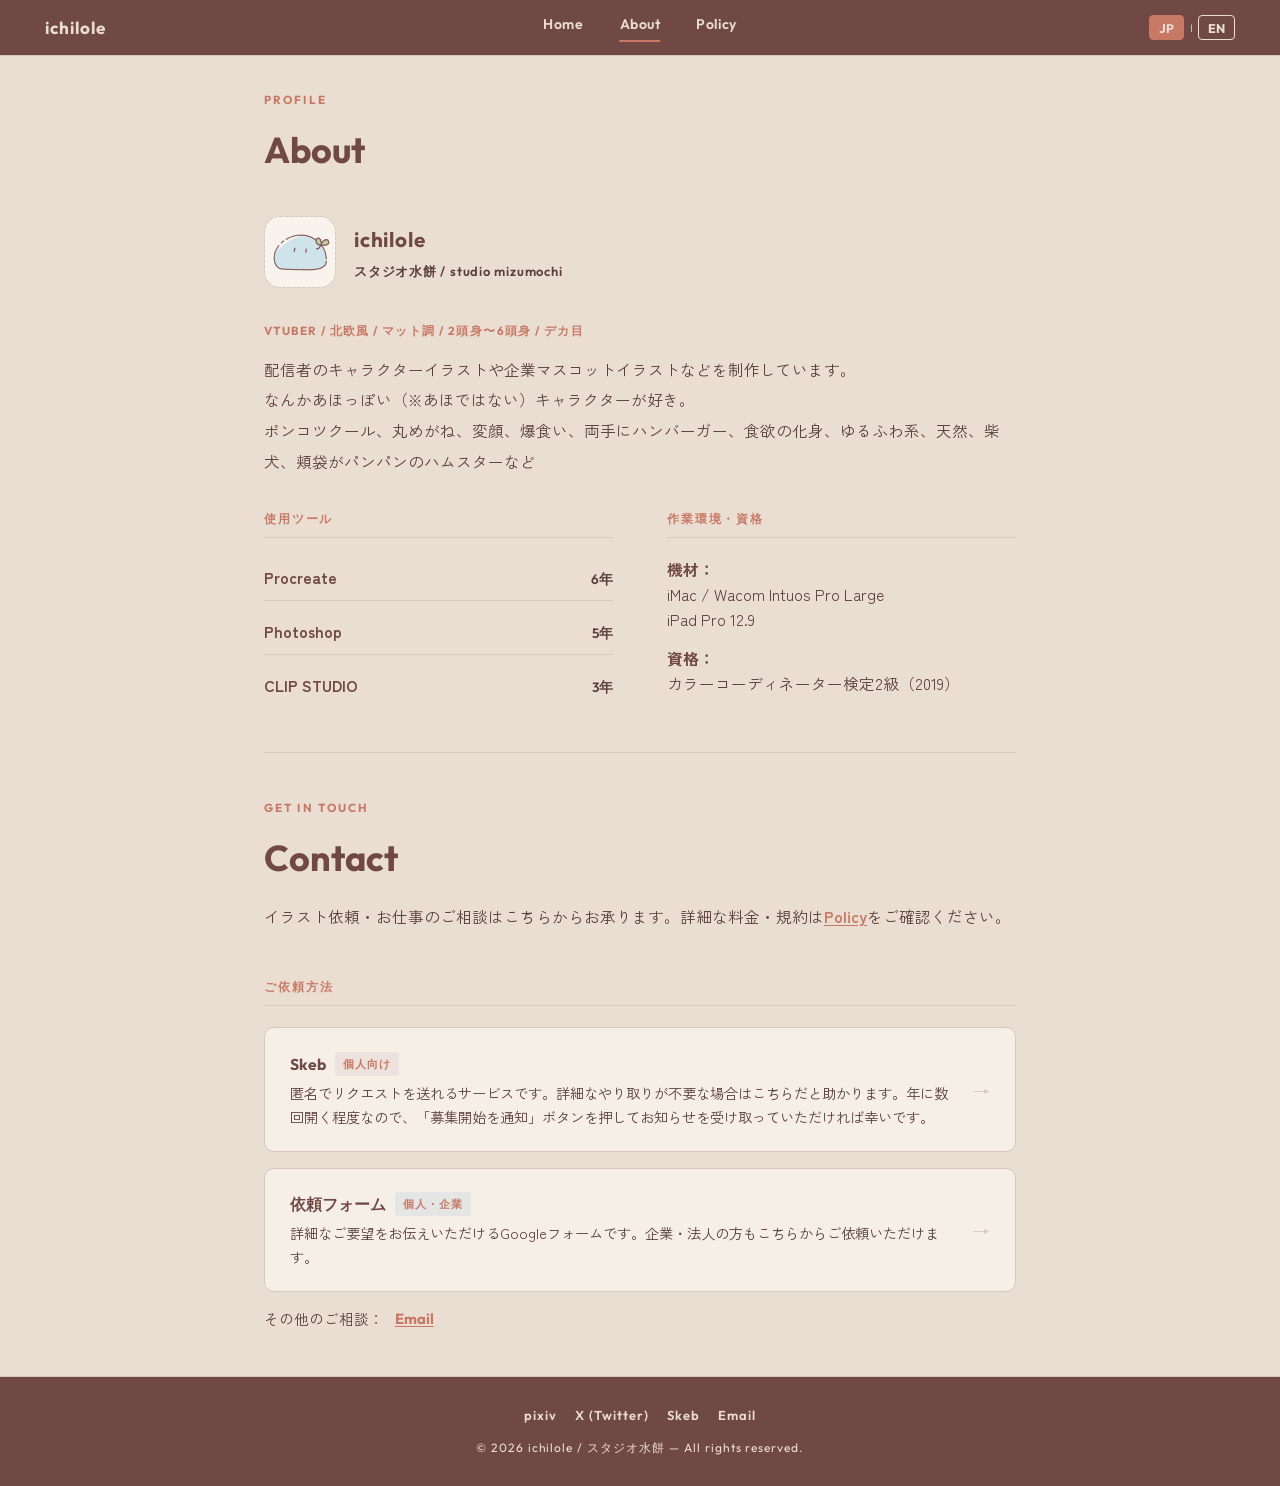
==== commit a10ed487: "Aboutページの行間調整 Co-Authored-By: Claude Sonnet 4.6 <noreply@anthropic.com>" ====
--- a/about/index.html
+++ b/about/index.html
@@ -147,9 +147,7 @@
   プロフィールヘッダー
 ============================================================ */
 .profile-header {
-  padding-bottom: 2.5rem;
-  border-bottom: 1px solid var(--bg3);
-  margin-bottom: 2.5rem;
+  /* 区切り線・余白なし（名前ブロックとキャッチコピーの間隔と揃える） */
 }
 
 /* アイコン＋名前の横並びブロック */
@@ -196,7 +194,7 @@
 .about-catch {
   font-size: 0.87rem; color: var(--brown2);
   line-height: 1.95;
-  margin-bottom: 2rem;
+  margin-bottom: 1.8rem;
 }
 .about-catch strong {
   display: block;
@@ -459,7 +457,7 @@
     <p class="intro" id="introText"></p>
 
     <!-- 依頼方法 -->
-    <div class="method-section-title" id="methodTitle">依頼方法を選ぶ</div>
+    <div class="method-section-title" id="methodTitle">ご依頼方法</div>
     <div class="method-cards">
 
       <!-- Skeb -->
@@ -523,7 +521,7 @@
       '<strong>VTuber / 北欧風 / マット調 / 2頭身〜6頭身 / デカ目</strong>' +
       '配信者のキャラクターイラストや企業マスコットイラストなどを制作しています。<br>' +
       'なんかあほっぽい（※あほではない）キャラクターが好き。<br>' +
-      'ポンコツクール、丸めがね、変顔、爆食い、両手にハンバーガー、食欲の化身、ゆるふわ系、天然、大食い選手権1位、柴犬、頬袋がパンパンのハムスターなど',
+      'ポンコツクール、丸めがね、変顔、爆食い、両手にハンバーガー、食欲の化身、ゆるふわ系、天然、柴犬、頬袋がパンパンのハムスターなど',
     toolsLabel:   '使用ツール',
     envLabel:     '作業環境・資格',
     deviceLabel:  '機材：',
@@ -534,7 +532,7 @@
     /* Contact セクション */
     contactTitle: 'Contact',
     introText:    'イラスト依頼・お仕事のご相談はこちらからお承ります。詳細な料金・規約は<a href="/policy/">Policy</a>をご確認ください。',
-    methodTitle:  '依頼方法を選ぶ',
+    methodTitle:  'ご依頼方法',
     skebTag:      '個人向け',
     skebDesc:     '匿名でリクエストを送れるサービスです。詳細なやり取りが不要な場合はこちらだと助かります。年に数回開く程度なので、「募集開始を通知」ボタンを押してお知らせを受け取っていただければ幸いです。',
     formCardName: '依頼フォーム',
@@ -546,8 +544,8 @@
     aboutCatch:
       '<strong>VTuber / Nordic / Matte / 2–6 heads tall / Big anime eyes</strong>' +
       'Creating character illustrations for streamers and corporate mascots.<br>' +
-      'Rather than realism, I focus on capturing a sense of life through expressions and scenarios.<br>' +
-      'soft and fluffy types, airheads, cool-looking disasters, round glasses, silly faces, shiba inu, excessive eating, hamburgers in both hands, the physical embodiment of appetite, first place in competitive eating contests, hamsters with cheeks so full they start looking like hammerhead sharks',
+      "I'm drawn to characters who come across as a little dopey (though they're really not).<br>" +
+      'soft and fluffy types, airheads, cool-looking disasters, round glasses, silly faces, shiba inu, excessive eating, hamburgers in both hands, the physical embodiment of appetite, hamsters with cheeks so full they start looking like hammerhead sharks',
     toolsLabel:   'Tools',
     envLabel:     'Setup & Credentials',
     deviceLabel:  'Device: ',
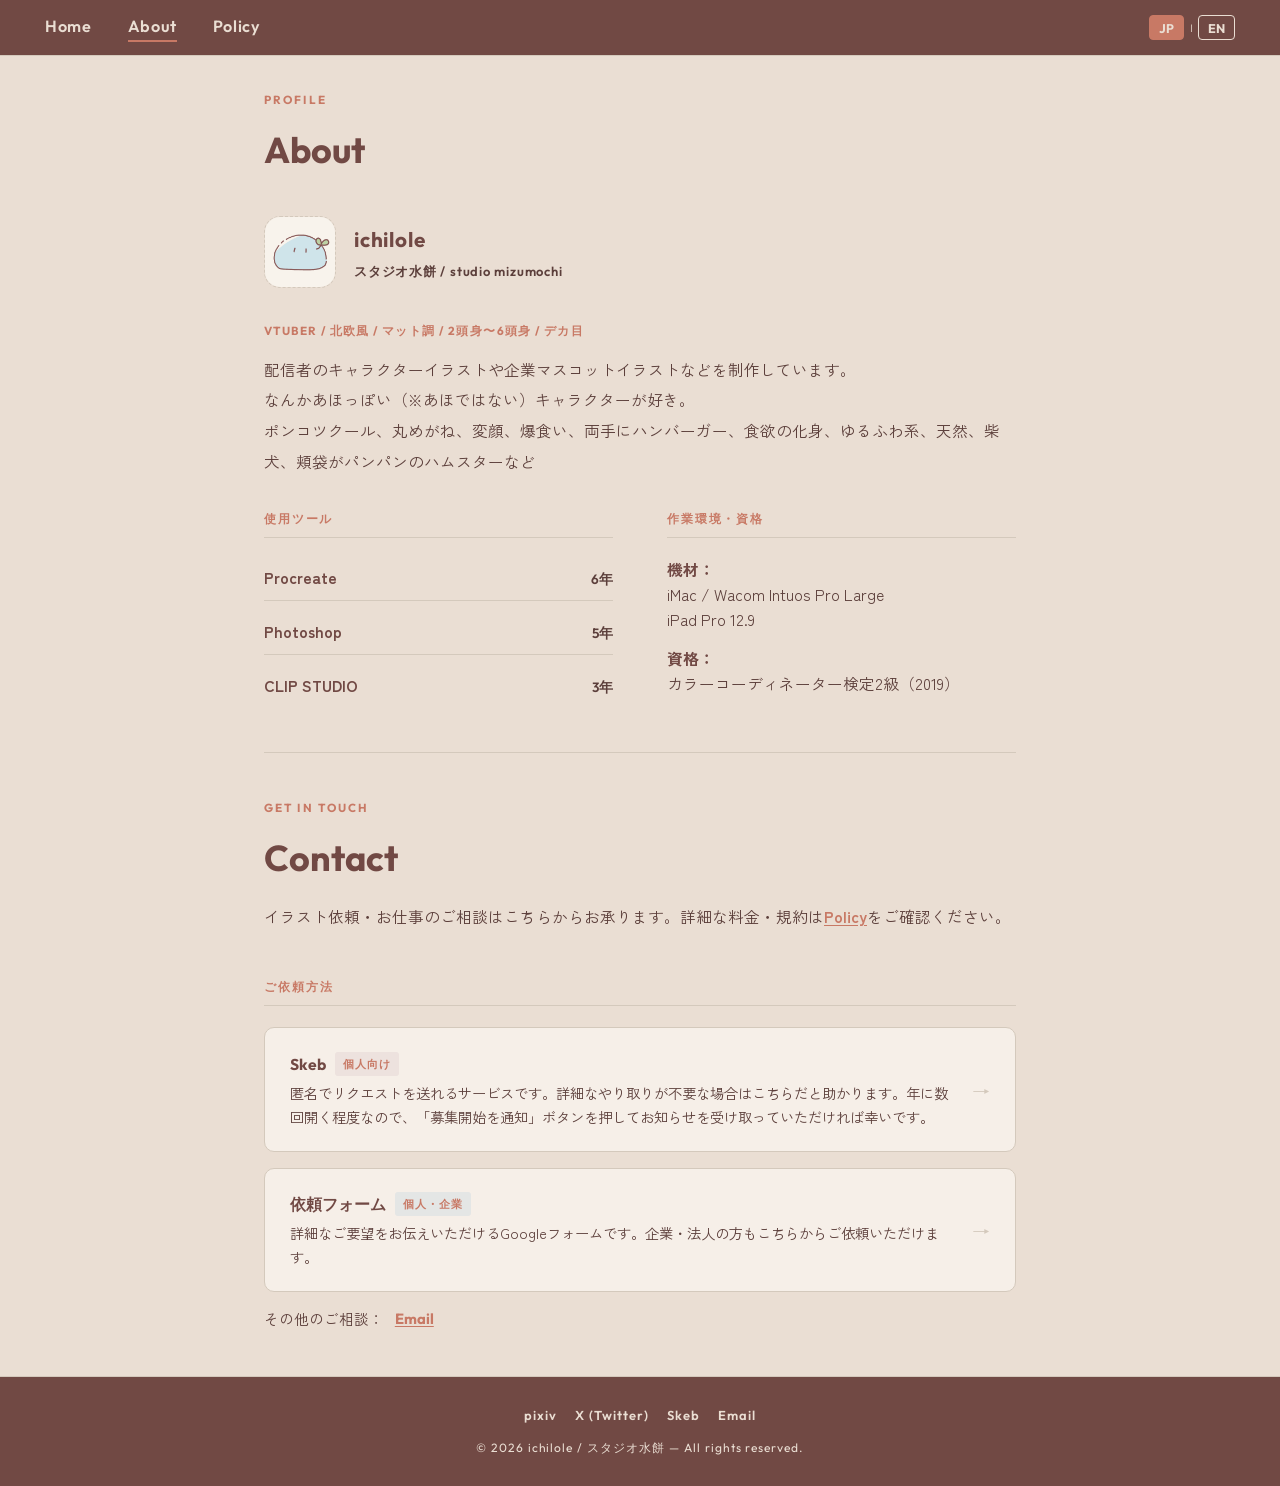
==== commit 0638f65b: "全ページURL変更、ロゴ削除" ====
--- a/about/index.html
+++ b/about/index.html
@@ -25,6 +25,13 @@
 <link rel="stylesheet" href="/style.css">
 <style>
 *, *::before, *::after { margin: 0; padding: 0; box-sizing: border-box; }
+
+/* iOS Safari が横画面で本文を自動拡大する挙動を無効化（100%固定）*/
+html {
+  -webkit-text-size-adjust: 100%;
+  text-size-adjust: 100%;
+}
+
 body {
   font-family: 'Zen Kaku Gothic New', sans-serif;
   background: var(--bg2); color: var(--brown);
@@ -40,20 +47,13 @@
   display: flex; align-items: center; justify-content: space-between;
   border-bottom: 1px solid var(--bg3);
 }
-.nav-logo {
-  font-family: 'Outfit', sans-serif; font-size: 0.95rem; font-weight: 700;
-  letter-spacing: 0.06em; color: var(--bg2); text-decoration: none;
-  transition: color 0.15s;
-}
-.nav-logo:hover { color: var(--bg2); }
 .nav-center {
   display: flex; gap: 2rem;
-  position: absolute; left: 50%; transform: translateX(-50%);
 }
 .nav-center a {
-  font-family: 'Outfit', sans-serif; font-size: 0.78rem; font-weight: 600;
+  font-family: 'Outfit', sans-serif; font-size: 0.90rem; font-weight: 600;
   letter-spacing: 0.04em; text-decoration: none; color: var(--bg2);
-  padding-bottom: 3px; border-bottom: 2px solid transparent;
+  padding-bottom: 0px; border-bottom: 2px solid transparent;
   transition: color 0.15s, border-color 0.15s;
 }
 .nav-center a:hover { color: var(--main); }
@@ -68,61 +68,19 @@
 .lang-btn.active { background: var(--main); color: var(--bg2); border-color: var(--main); }
 .lang-sep { font-size: 0.6rem; color: var(--bg2); }
 
-.nav-burger {
-  display: none; flex-direction: column; justify-content: center;
-  width: 36px; height: 36px;
-  background: none; border: none; cursor: pointer;
-  padding: 0; position: relative; z-index: 110;
-}
-.nav-burger span {
-  display: block; width: 22px; height: 1.5px;
-  background: var(--bg2); border-radius: 2px;
-  position: absolute; left: 50%; transform: translateX(-50%);
-  transition: transform 0.25s, opacity 0.25s;
-  transform-origin: center;
-}
-.nav-burger span:nth-child(1) { top: 50%; margin-top: -6px; }
-.nav-burger span:nth-child(2) { top: 50%; margin-top: -0.75px; }
-.nav-burger span:nth-child(3) { top: 50%; margin-top: 5px; }
-.nav-burger.open span:nth-child(1) { transform: translateX(-50%) translateY(6px) rotate(45deg); }
-.nav-burger.open span:nth-child(2) { opacity: 0; transform: translateX(-50%) scaleX(0); }
-.nav-burger.open span:nth-child(3) { transform: translateX(-50%) translateY(-6px) rotate(-45deg); }
-
-/* モバイルメニューオーバーレイ */
-.nav-mobile-overlay {
-  position: fixed; inset: 0; z-index: 105;
-  background: rgba(234, 222, 211, 0.96);
-  display: flex; flex-direction: column;
-  align-items: center; justify-content: center; gap: 2.5rem;
-  opacity: 0;
-  visibility: hidden;
-  pointer-events: none;
-  transition: opacity 0.25s, visibility 0.25s;
-}
-.nav-mobile-overlay.open {
-  opacity: 1;
-  visibility: visible;
-  pointer-events: auto;
-}
-.nav-mobile-overlay a {
-  font-family: 'Outfit', sans-serif; font-size: 1.3rem; font-weight: 700;
-  letter-spacing: 0.08em; text-decoration: none; color: var(--brown2);
-  padding-bottom: 4px; border-bottom: 2px solid transparent;
-  transition: color 0.15s, border-color 0.15s;
-}
-.nav-mobile-overlay a:hover { color: var(--main); }
-.nav-mobile-overlay a.active {
-  color: var(--brown); border-bottom-color: var(--main);
-}
-
 @media (max-width: 640px) {
   nav { padding: 0 1.25rem; }
-  .nav-center { display: none; }
-  /* JP/EN ボタンはモバイルでも表示し、ハンバーガーの左に配置 */
-  .nav-lang { margin-left: auto; margin-right: 0.6rem; }
-  .nav-burger { display: flex; }
+  /* ロゴ削除に伴い、ナビは左寄せ・JP/EN は右（space-between）。項目間隔を詰める */
+  .nav-center { gap: 1.1rem; }
   .outer { padding: 4.5rem 1.25rem 3rem; }
   .about-grid { grid-template-columns: 1fr; gap: 1.8rem; }
+}
+
+/* 極小幅（〜380px）：ナビと JP/EN が干渉しないよう少しだけ縮める */
+@media (max-width: 380px) {
+  nav { padding: 0 0.9rem; }
+  .nav-center { gap: 0.8rem; }
+  .nav-center a { font-size: 0.85rem; }
 }
 
 /* ============================================================
@@ -158,12 +116,6 @@
   margin-bottom: 1.8rem;
 }
 
-/*
-  ▼▼▼ SNSアイコン枠 ▼▼▼
-  .icon-placeholder をまるごと削除して
-    <img src="../images/icon.png" alt="ichilole アイコン">
-  を入れてください。推奨サイズ：400×400px 以上（正方形）
-*/
 .profile-icon {
   width: 72px; height: 72px;
   border-radius: 16px;
@@ -176,10 +128,6 @@
 .profile-icon img {
   width: 100%; height: 100%; object-fit: cover; display: block;
 }
-.icon-placeholder svg {
-  width: 24px; height: 24px; fill: none;
-  stroke: var(--pink-l); stroke-width: 1.5;
-}
 
 .profile-name {
   font-family: 'Outfit', sans-serif; font-size: 1.15rem; font-weight: 700;
@@ -349,7 +297,6 @@
 <body>
 
 <nav>
-  <a class="nav-logo" href="/">ichilole</a>
   <div class="nav-center">
     <a href="/">Home</a>
     <a class="active" href="/about/">About</a>
@@ -360,16 +307,7 @@
     <span class="lang-sep">|</span>
     <button class="lang-btn"        id="btn-en" onclick="setLang('en')">EN</button>
   </div>
-  <button class="nav-burger" id="navBurger" aria-label="メニューを開く" onclick="toggleMenu()">
-    <span></span><span></span><span></span>
-  </button>
 </nav>
-
-<div class="nav-mobile-overlay" id="navOverlay">
-  <a href="/" onclick="toggleMenu()">Home</a>
-  <a class="active" href="/about/" onclick="toggleMenu()">About</a>
-  <a href="/policy/" onclick="toggleMenu()">Policy</a>
-</div>
 
 <div class="outer">
   <div class="sec-eyebrow">Profile</div>
@@ -382,16 +320,6 @@
       <!-- アイコン＋名前ブロック -->
       <div class="profile-name-block">
 
-        <!-- ============================================================
-          ▼▼▼ SNSアイコン画像の差し替え方 ▼▼▼
-
-          <div class="icon-placeholder">〜</div> をまるごと削除して
-          代わりに下記を入れてください：
-
-            <img src="../images/icon.png" alt="ichilole アイコン">
-
-          推奨サイズ：400×400px 以上（正方形）
-        ============================================================ -->
         <div class="profile-icon">
           <img src="/images/abouticon.png" alt="ichilole アイコン">
         </div>
@@ -461,7 +389,7 @@
     <div class="method-cards">
 
       <!-- Skeb -->
-      <a class="method-card" href="https://skeb.jp/@ichilolule" target="_blank" rel="noopener">
+      <a class="method-card" href="https://skeb.jp/@ichilole" target="_blank" rel="noopener">
         <div class="method-card-body">
           <div class="method-card-name">
             Skeb
@@ -507,8 +435,8 @@
 const SNS_LINKS = [
   { label_ja: 'pixiv',       label_en: 'pixiv',       href: 'https://pixiv.me/ichilolule' },
   { label_ja: 'X (Twitter)', label_en: 'X (Twitter)', href: 'https://x.com/ichilole' },
-  { label_ja: 'Skeb',        label_en: 'Skeb',        href: 'https://skeb.jp/@ichilolule' },
-  { label_ja: 'Email',       label_en: 'Email',       href: 'mailto:' + 'ichilolule' + '@' + 'gmail.com' },
+  { label_ja: 'Skeb',        label_en: 'Skeb',        href: 'https://skeb.jp/@ichilole' },
+  { label_ja: 'Email',       label_en: 'Email',       href: 'mailto:' + 'contact' + '@' + 'ichilole.com' },
 ];
 
 /* ----------------------------------------------------------
@@ -621,22 +549,12 @@
 
 /* メールアドレスJS組み立て */
 (function() {
-  const u = 'ichilolule';
-  const d = 'gmail.com';
+  const u = 'contact';
+  const d = 'ichilole.com';
   const el = document.getElementById('emailLink');
   if (el) el.href = 'mailto:' + u + '@' + d;
 })();
 
-function toggleMenu() {
-  document.getElementById('navBurger').classList.toggle('open');
-  document.getElementById('navOverlay').classList.toggle('open');
-  document.body.style.overflow =
-    document.getElementById('navOverlay').classList.contains('open') ? 'hidden' : '';
-}
-
-document.getElementById('navOverlay').addEventListener('click', function(e) {
-  if (e.target === this) toggleMenu();
-});
 document.getElementById('year').textContent = new Date().getFullYear();
 </script>
 </body>
